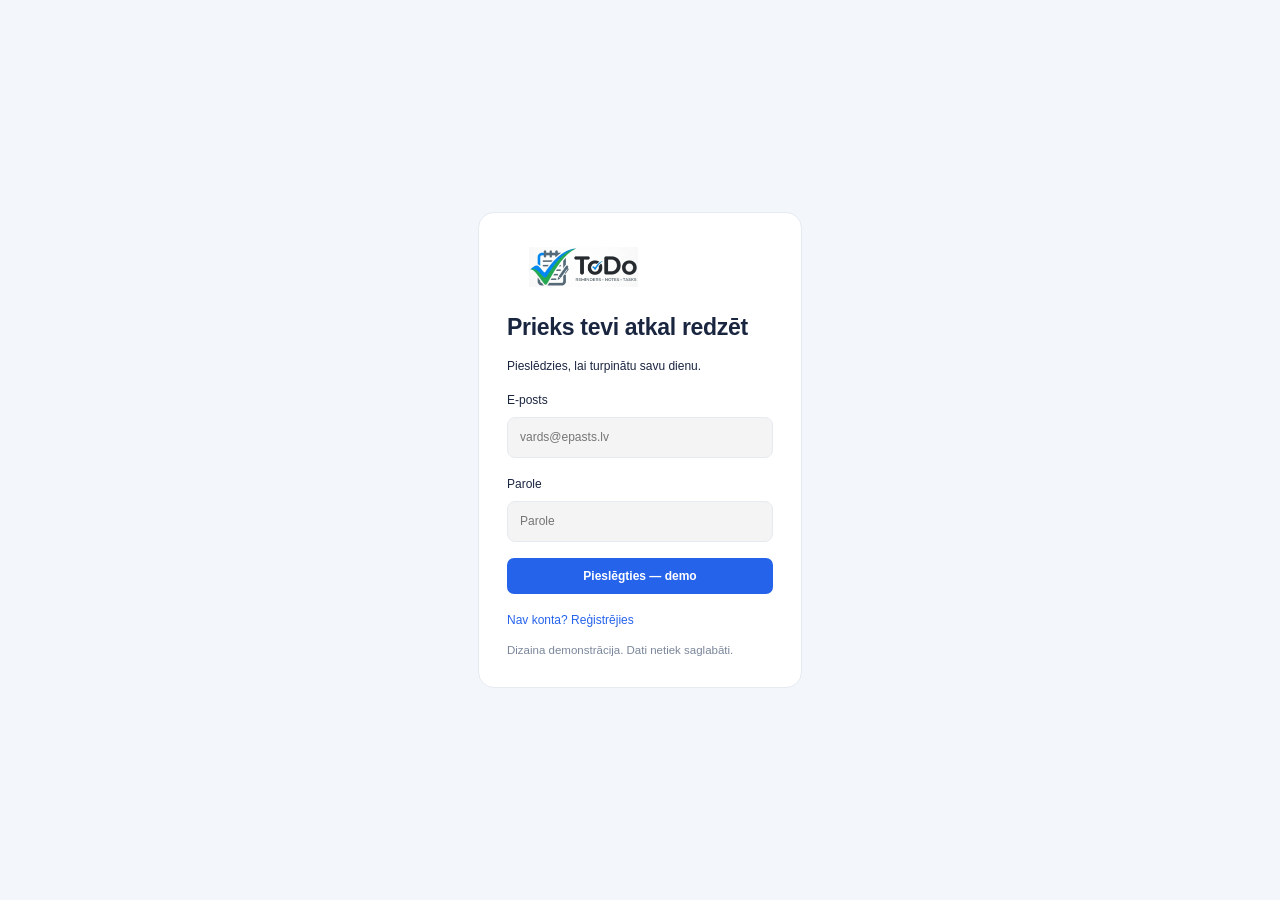
==== dashboard.html @ fdf887bd "Funkcionalitāte bez datubāzes (localStorage)" ====
<!DOCTYPE html>
<html lang="lv">
    <head>
        <meta charset="utf-8">
        <title>Pārskats – ToDo</title>
        <link rel="stylesheet" href="assets/css/style.css">
    </head>

    <body data-page="dashboard">
        <header class="nav">
            <div class="nav-in">
                <a class="logo-box" href="dashboard.html">
                    <img src="assets/img/logo.png" alt="ToDo">
                </a>
                <nav class="links" id="nav">
                    <a href="dashboard.html" class="on">Pārskats</a>
                    <a href="tasks.html">Mani uzdevumi</a>
                    <a href="projects.html">Projekti</a>
                    <a href="invitations.html">Uzaicinājumi</a>
                    <a href="login.html">Izrakstīties</a>
                </nav>
            </div>
        </header>

        <main class="wrap">
            <div class="crumb">Darba telpa / Planner</div>
            <h1 id="greeting">Labrīt!</h1>
            <p class="sub">Tavs dienas plāns vienuviet.</p>
            <a class="btn" href="task-new.html">Pievienot uzdevumu</a>
            <div class="stats">
                <span id="st1"></span>
                <span id="st2"></span>
                <span id="st3"></span>
            </div>
            <div class="filters">
                <button class="on" data-status="all">Visi uzdevumi</button>
                <button data-status="active">Aktīvie</button>
                <button data-status="done">Pabeigtie</button>
                <span class="sp"></span>
                <label>
                    Prioritāte:
                    <select id="fPri">
                        <option value="all">visas</option>
                        <option>High</option>
                        <option>Medium</option>
                        <option>Low</option>
                    </select>
                </label>
                <label>
                    Kārtot:
                    <select id="fSort">
                        <option value="due">termiņš</option>
                        <option value="pri">prioritāte</option>
                    </select>
                </label>
            </div>
            <div id="taskList"></div>
        </main>

        <script src="assets/js/app.js"></script>
    </body>
</html>
---- assets/css/style.css ----
:root {
    --navy: #16213e;
    --navy2: #1a2748;
    --ink: #1a2540;
    --muted: #7a869a;
    --bg: #f3f6fb;
    --line: #e6eaf1;
    --blue: #2563eb;
    --green: #16a06a;
}

* {
    box-sizing: border-box;
    margin: 0;
    padding: 0;
}

html {
    -webkit-text-size-adjust: 100%;
}

body {
    font-family: Arial, Helvetica, sans-serif;
    background: var(--bg);
    color: var(--ink);
    font-size: 14px;
    line-height: 1.4;
    min-height: 100vh;
}

a {
    color: inherit;
    text-decoration: none;
}

.nav {
    background: linear-gradient(180deg,#16213e,#1a2748);
    border-bottom: 2px solid #22305a;
    position: relative;
}

.nav-in {
    max-width: 1180px;
    margin: 0 auto;
    padding: 12px 24px;
    display: flex;
    align-items: center;
    gap: 28px;
}

.logo-box {
    background: #fff;
    border-radius: 6px;
    padding: 6px 14px;
    display: flex;
    align-items: center;
    height: 52px;
}

.logo-box img {
    height: 34px;
    width: auto;
    display: block;
}

.links {
    display: flex;
    gap: 24px;
    align-items: center;
}

.links a {
    color: #b9c4dc;
    font-size: 12.5px;
    font-weight: 500;
}

.links a.on,
.links a:hover {
    color: #fff;
}

.links a.on {
    font-weight: 700;
}

.wrap {
    max-width: 1180px;
    margin: 0 auto;
    padding: 36px 24px 60px;
}

.crumb {
    font-size: 11.5px;
    color: var(--muted);
    text-transform: uppercase;
    letter-spacing: .2px;
}

h1 {
    font-size: 28px;
    font-weight: 700;
    margin: 20px 0 14px;
    letter-spacing: -.3px;
}

.sub {
    font-size: 12.5px;
    margin-bottom: 18px;
}

.btn {
    display: inline-block;
    background: var(--blue);
    color: #fff;
    border: 0;
    border-radius: 7px;
    padding: 10px 18px;
    font-weight: 700;
    font-size: 12px;
    line-height: 1;
    font-family: inherit;
    cursor: pointer;
}

.btn:hover {
    background: #1d4fd0;
}

.btn:focus-visible,
.link-btn:focus-visible,
input:focus-visible,
select:focus-visible {
    outline: 2px solid var(--blue);
    outline-offset: 2px;
}

.stats {
    background: var(--navy);
    color: #fff;
    border-radius: 12px;
    padding: 17px 24px;
    display: flex;
    gap: 20px;
    flex-wrap: wrap;
    font-size: 18px;
    font-weight: 600;
    margin: 22px 0 18px;
}

.filters {
    display: flex;
    gap: 14px;
    font-size: 12px;
    margin-bottom: 14px;
    align-items: center;
    flex-wrap: wrap;
}

.filters button,
.filters select {
    font: inherit;
    font-size: 12px;
    color: var(--ink);
    background: none;
    border: 0;
    cursor: pointer;
    padding: 0;
    appearance: none;
}

.filters button.on {
    font-weight: 700;
}

.filters .sp {
    flex: 1;
    max-width: 60px;
}

.card {
    display: block;
    background: #fff;
    border: 1px solid var(--line);
    border-radius: 10px;
    padding: 16px 18px;
    margin-bottom: 10px;
}

a.card:hover {
    border-color: #cdd6e6;
}

.card h3 {
    font-size: 17px;
    font-weight: 600;
    margin-bottom: 6px;
}

.card .m {
    font-size: 12px;
    color: var(--muted);
}

.card .g {
    font-size: 12px;
    color: var(--green);
    margin-top: 8px;
}

.card .g.done {
    color: var(--green);
}

.card.hide {
    display: none;
}

.field label,
.field .lbl {
    display: block;
    font-size: 16px;
    font-weight: 600;
    margin-bottom: 4px;
}

.field input,
.field select {
    width: 100%;
    border: 1px solid transparent;
    border-radius: 6px;
    background: transparent;
    font: inherit;
    font-size: 12px;
    color: var(--muted);
    padding: 3px 0;
}

.field input:hover,
.field select:hover {
    border-color: var(--line);
}

.field input:focus,
.field select:focus {
    border-color: var(--blue);
    padding-left: 8px;
    color: var(--ink);
    background: #fff;
}

.field select {
    appearance: none;
}

.field .hint {
    font-size: 12px;
    color: var(--green);
    margin-top: 6px;
}

.err {
    color: #d93a3a;
    font-size: 12px;
    margin-top: 4px;
    display: none;
}

.field.bad {
    border-color: #d93a3a;
}

.field.bad .err {
    display: block;
}

.btn-row {
    display: flex;
    gap: 14px;
    align-items: center;
    margin-top: 16px;
}

.link-btn {
    background: none;
    border: 0;
    font: inherit;
    font-size: 12.5px;
    color: var(--ink);
    cursor: pointer;
    padding: 0;
}

.card .btn {
    margin: 10px 0 8px;
}

.auth {
    display: flex;
    justify-content: center;
    align-items: center;
    min-height: 100vh;
    padding: 24px;
}

.auth-card {
    background: #fff;
    border: 1px solid var(--line);
    border-radius: 16px;
    width: 100%;
    max-width: 324px;
    padding: 28px;
}

.auth-card .lg {
    height: 40px;
    margin: 6px 0 24px 22px;
    display: block;
}

.auth-card h1 {
    font-size: 23px;
    margin: 0 0 14px;
    font-weight: 700;
}

.auth-card p {
    font-size: 12px;
}

.a-lbl {
    display: block;
    font-size: 12px;
    margin: 18px 0 8px;
}

.a-in {
    width: 100%;
    border: 1px solid var(--line);
    border-radius: 8px;
    padding: 11px 12px;
    font: inherit;
    font-size: 12px;
    background: #fff;
    color: var(--ink);
}

.a-in:placeholder-shown {
    background: #f4f4f4;
}

.a-in.bad {
    border-color: #d93a3a;
}

.auth-card .btn {
    width: 100%;
    padding: 12px;
    margin: 16px 0 18px;
    text-align: center;
}

.auth-card .alt {
    font-size: 12px;
    color: var(--blue);
    display: block;
}

.auth-card .note {
    font-size: 11.5px;
    color: var(--muted);
    margin-top: 14px;
}

[hidden] {
    display: none !important;
}
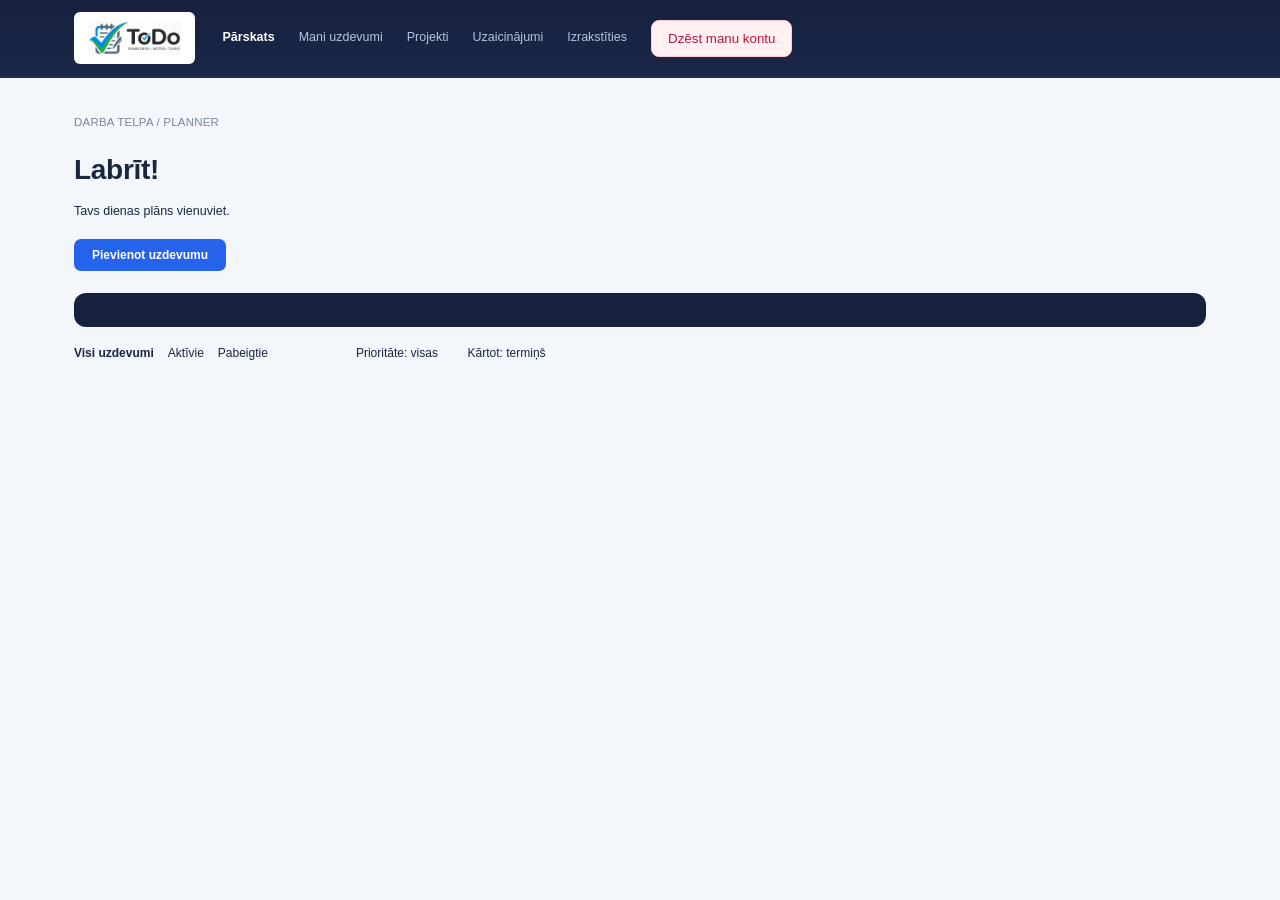
==== commit a75bb429: "dzest profilu poga" ====
--- a/dashboard.html
+++ b/dashboard.html
@@ -18,6 +18,7 @@
                     <a href="projects.html">Projekti</a>
                     <a href="invitations.html">Uzaicinājumi</a>
                     <a href="login.html">Izrakstīties</a>
+                    <button type="button" id="deleteAccountBtn" class="dzest">Dzēst manu kontu</button>                
                 </nav>
             </div>
         </header>
--- a/assets/css/style.css
+++ b/assets/css/style.css
@@ -375,3 +375,19 @@
 [hidden] {
     display: none !important;
 }
+button.dzest {
+    background-color: #fff1f2 !important;
+    color: #be123c !important;
+    border: 1px solid #fecdd3 !important;
+    border-radius: 8px;
+    padding: 10px 16px;
+    box-shadow: 0 2px 5px rgba(190, 18, 60, 0.10);
+    transition: all 0.2s ease;
+}
+
+button.dzest:hover {
+    background-color: #ffe4e6 !important;
+    border-color: #fda4af !important;
+    box-shadow: 0 4px 10px rgba(190, 18, 60, 0.16);
+    transform: translateY(-1px);
+}
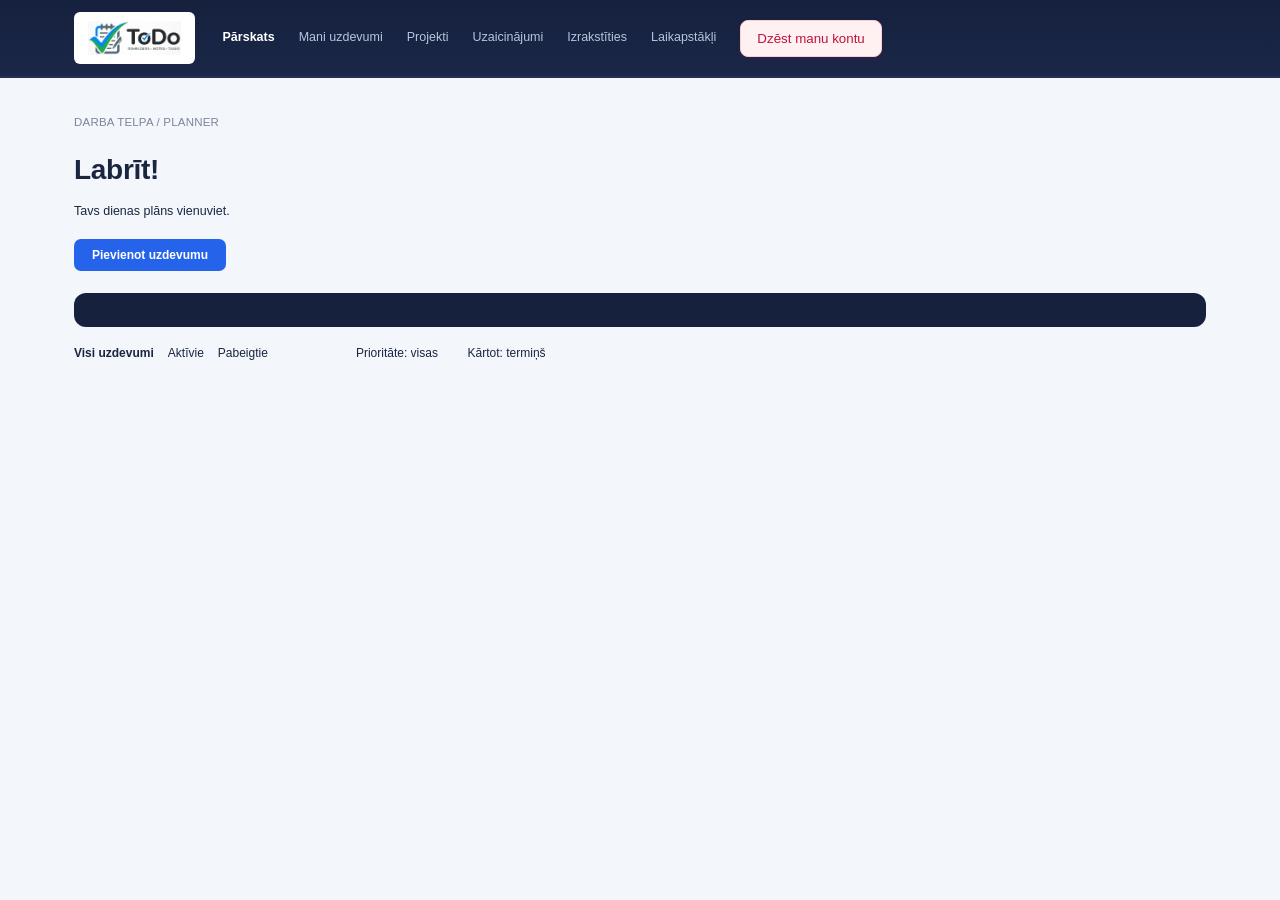
==== commit 3fea72e4: "'weather app" ====
--- a/dashboard.html
+++ b/dashboard.html
@@ -2,6 +2,7 @@
 <html lang="lv">
     <head>
         <meta charset="utf-8">
+        <meta name="viewport" content="width=device-width, initial-scale=1.0">
         <title>Pārskats – ToDo</title>
         <link rel="stylesheet" href="assets/css/style.css">
     </head>
@@ -17,7 +18,8 @@
                     <a href="tasks.html">Mani uzdevumi</a>
                     <a href="projects.html">Projekti</a>
                     <a href="invitations.html">Uzaicinājumi</a>
-                    <a href="login.html">Izrakstīties</a>
+                    <a href="login.html">Izrakstīties</a>   
+                    <a href="weather.html">Laikapstākļi</a>
                     <button type="button" id="deleteAccountBtn" class="dzest">Dzēst manu kontu</button>                
                 </nav>
             </div>
--- a/assets/css/style.css
+++ b/assets/css/style.css
@@ -390,4 +390,90 @@
     border-color: #fda4af !important;
     box-shadow: 0 4px 10px rgba(190, 18, 60, 0.16);
     transform: translateY(-1px);
+}
+
+/* RESPONSĪVAIS DIZAINS  */
+
+
+* {
+    box-sizing: border-box;
+}
+
+img {
+    max-width: 100%;
+    height: auto;
+}
+
+
+@media (max-width: 900px) {
+    .nav-in {
+        padding-left: 20px;
+        padding-right: 20px;
+    }
+
+    .container,
+    main {
+        padding-left: 20px;
+        padding-right: 20px;
+    }
+
+    .links {
+        gap: 12px;
+        flex-wrap: wrap;
+    }
+}
+
+
+@media (max-width: 600px) {
+    .nav-in {
+        height: auto;
+        min-height: 52px;
+        padding: 12px 16px;
+        flex-wrap: wrap;
+        gap: 12px;
+    }
+
+    .links {
+        width: 100%;
+        display: flex;
+        flex-direction: column;
+        align-items: stretch;
+        gap: 6px;
+    }
+
+    .links a {
+        display: block;
+        padding: 10px;
+    }
+
+    .container,
+    main {
+        padding-left: 14px;
+        padding-right: 14px;
+    }
+
+    h1 {
+        font-size: 26px;
+    }
+
+    h2 {
+        font-size: 21px;
+    }
+
+    .card {
+        width: 100%;
+        max-width: 100%;
+    }
+
+    button,
+    .btn {
+        max-width: 100%;
+    }
+
+    input,
+    select,
+    textarea {
+        width: 100%;
+        max-width: 100%;
+    }
 }
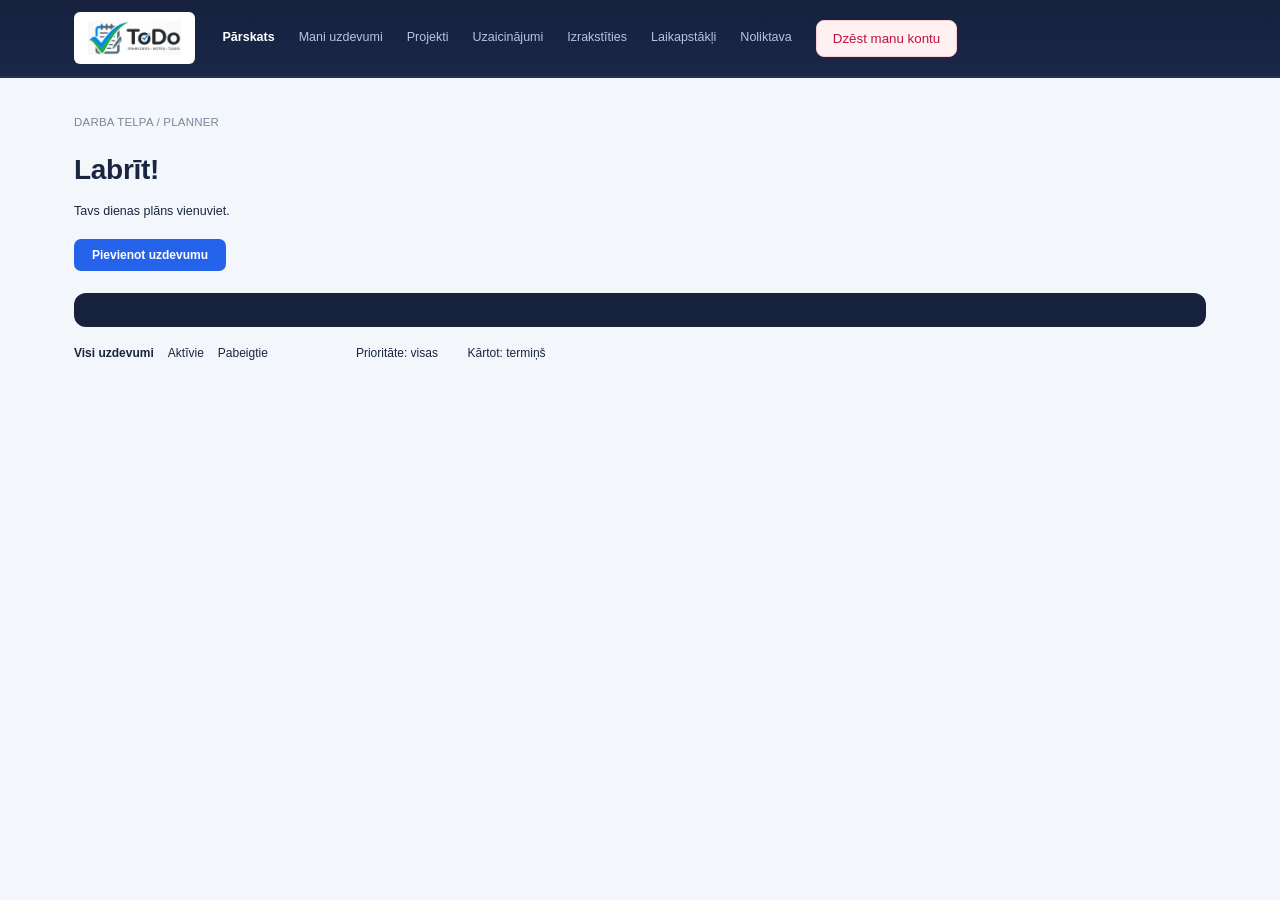
==== commit 7d44d846: "'parasta struktura" ====
--- a/dashboard.html
+++ b/dashboard.html
@@ -20,6 +20,7 @@
                     <a href="invitations.html">Uzaicinājumi</a>
                     <a href="login.html">Izrakstīties</a>   
                     <a href="weather.html">Laikapstākļi</a>
+                    <a href="noliktava.html">Noliktava</a>
                     <button type="button" id="deleteAccountBtn" class="dzest">Dzēst manu kontu</button>                
                 </nav>
             </div>
